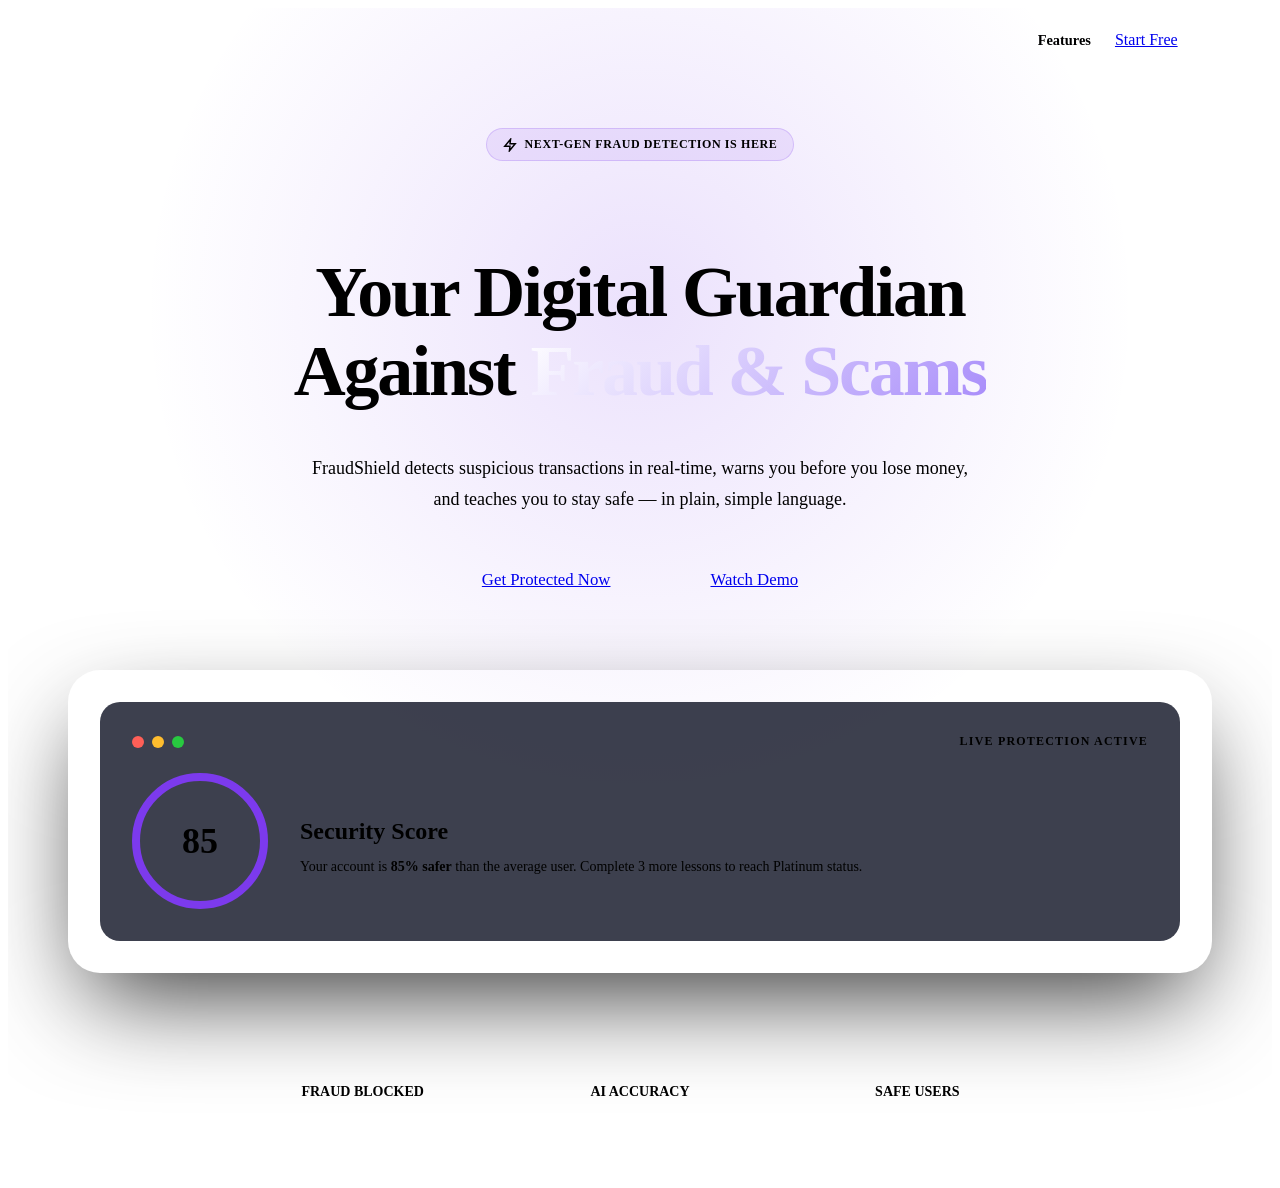
==== index.html @ 2e884aae "login bypass and sign-in button removed" ====
<!DOCTYPE html>
<html lang="en">
<head>
  <meta charset="UTF-8">
  <meta name="viewport" content="width=device-width, initial-scale=1.0">
  <title>FraudShield – Your AI Security Guardian</title>
  <meta name="description" content="AI-powered real-time protection for your digital transactions and identity.">
  <link rel="stylesheet" href="styles/main.css">
  <style>
    /* Splashy Hero Enhancements */
    .hero-section {
      position: relative; padding: 120px 5% 80px;
      min-height: 100vh; display: flex; flex-direction: column; align-items: center; justify-content: center;
      text-align: center; overflow: hidden;
    }
    
    .hero-glow {
      position: absolute; width: 1000px; height: 1000px;
      background: radial-gradient(circle, rgba(124, 58, 237, 0.15) 0%, transparent 70%);
      top: -200px; z-index: -1; animation: drift 20s infinite alternate;
    }
    @keyframes drift { from { transform: translate(-50px, -50px); } to { transform: translate(50px, 50px); } }

    .nav-premium {
      position: fixed; top: 0; left:0; right:0; height: 80px;
      display: flex; align-items: center; justify-content: space-between;
      padding: 0 8%; z-index: 1000; transition: 0.3s;
    }
    .nav-scrolled { background: rgba(5, 8, 18, 0.8); backdrop-filter: blur(20px); border-bottom: 1px solid var(--border); }
    
    .logo-text { font-family: var(--fhead); font-weight: 800; font-size: 1.4rem; letter-spacing: -0.02em; color: #fff; }
    .logo-dot { color: var(--violet); }

    .hero-badge {
      display: inline-flex; align-items: center; gap: 8px;
      padding: 8px 16px; border-radius: 100px;
      background: rgba(124, 58, 237, 0.1); border: 1px solid rgba(124, 58, 237, 0.2);
      font-size: 0.75rem; font-weight: 700; color: var(--violet-lt);
      margin-bottom: 2rem; letter-spacing: 0.05em; text-transform: uppercase;
    }

    .hero-h1 {
      font-family: var(--fhead); font-size: clamp(2.5rem, 8vw, 4.5rem);
      font-weight: 900; line-height: 1.1; margin-bottom: 1.5rem;
      max-width: 900px; letter-spacing: -0.03em;
    }
    .hero-h1 span {
      background: linear-gradient(135deg, #fff 0%, #a78bfa 100%);
      -webkit-background-clip: text; -webkit-text-fill-color: transparent;
    }

    .hero-desc {
      font-size: 1.125rem; color: var(--t2); line-height: 1.7;
      max-width: 680px; margin-bottom: 2.5rem;
    }

    .hero-visual {
      position: relative; margin-top: 4rem; width: 100%; max-width: 1080px;
      padding: 2rem; background: rgba(255,255,255,0.02);
      border-radius: 32px; border: 1px solid var(--border);
      box-shadow: 0 40px 100px -20px rgba(0,0,0,0.8);
      animation: float 6s ease-in-out infinite;
    }
    @keyframes float { 0%, 100% { transform: translateY(0); } 50% { transform: translateY(-20px); } }

    .preview-card {
      background: rgba(13, 17, 34, 0.8); border-radius: 20px;
      padding: 2rem; border: 1px solid var(--border); text-align: left;
    }

    /* Grid of Stats */
    .hero-stats {
      display: grid; grid-template-columns: repeat(3, 1fr); gap: 2rem;
      margin-top: 4rem; width: 100%; max-width: 800px;
    }
    .stat-card { text-align: center; }
    .stat-val { font-family: var(--fhead); font-size: 2.5rem; font-weight: 800; color: #fff; }
    .stat-label { font-size: 0.875rem; color: var(--t3); font-weight: 600; text-transform: uppercase; }

  </style>
</head>
<body>

  <nav class="nav-premium" id="mainNav">
    <div class="logo-text">FraudShield<span class="logo-dot">.</span></div>
    <div style="display:flex; gap:1.5rem; align-items:center">
      <a href="#features" style="color:var(--t2); text-decoration:none; font-size:0.9rem; font-weight:600">Features</a>
      <a href="dashboard.html" class="btn btn-primary">Start Free</a>
    </div>
  </nav>

  <section class="hero-section">
    <div class="hero-glow"></div>
    
    <div class="hero-badge anim-up">
      <svg width="14" height="14" viewBox="0 0 24 24" fill="none" stroke="currentColor" stroke-width="2.5"><polygon points="13,2 3,14 12,14 11,22 21,10 12,10 13,2"/></svg>
      Next-Gen Fraud Detection is Here
    </div>

    <h1 class="hero-h1 anim-up" style="animation-delay: 0.1s">
      Your Digital Guardian<br/>Against <span>Fraud & Scams</span>
    </h1>

    <p class="hero-desc anim-up" style="animation-delay: 0.2s">
      FraudShield detects suspicious transactions in real-time, warns you before you lose money, and teaches you to stay safe — in plain, simple language.
    </p>

    <div class="hero-ctas anim-up" style="animation-delay: 0.3s; display:flex; gap:1.25rem">
      <a href="dashboard.html" class="btn btn-primary" style="padding:16px 40px; font-size:1.05rem">Get Protected Now</a>
      <a href="#how" class="btn btn-secondary" style="padding:16px 40px; font-size:1.05rem">Watch Demo</a>
    </div>

    <div class="hero-visual anim-up" style="animation-delay: 0.4s">
       <div class="preview-card glass">
          <div style="display:flex; justify-content:space-between; align-items:center; margin-bottom:1.5rem">
            <div style="display:flex; gap:8px">
              <span style="width:12px;height:12px;border-radius:50%;background:#ff5f57"></span>
              <span style="width:12px;height:12px;border-radius:50%;background:#ffbd2e"></span>
              <span style="width:12px;height:12px;border-radius:50%;background:#28c940"></span>
            </div>
            <div style="font-size:0.75rem; font-weight:700; color:var(--t3); letter-spacing:0.1em">LIVE PROTECTION ACTIVE</div>
          </div>
          <div style="display:flex; gap:2rem; align-items:center">
             <div style="width:120px; height:120px; border-radius:50%; border:8px solid #7c3aed; display:flex; align-items:center; justify-content:center; flex-shrink:0">
                <span style="font-size:2.25rem; font-family:var(--fhead); font-weight:900">85</span>
             </div>
             <div>
                <h3 style="font-family:var(--fhead); font-size:1.5rem; margin-bottom:0.5rem">Security Score</h3>
                <p style="font-size:0.875rem; color:var(--t3)">Your account is <strong>85% safer</strong> than the average user. Complete 3 more lessons to reach Platinum status.</p>
             </div>
          </div>
       </div>
    </div>

    <div class="hero-stats anim-up" style="animation-delay: 0.5s">
       <div class="stat-card">
          <div class="stat-val">₹2.4Cr</div>
          <div class="stat-label">Fraud Blocked</div>
       </div>
       <div class="stat-card">
          <div class="stat-val">98.2%</div>
          <div class="stat-label">AI Accuracy</div>
       </div>
       <div class="stat-card">
          <div class="stat-val">12k+</div>
          <div class="stat-label">Safe Users</div>
       </div>
    </div>
  </section>

  <script>
    window.addEventListener('scroll', () => {
      const nav = document.getElementById('mainNav');
      if (window.scrollY > 50) nav.classList.add('nav-scrolled');
      else nav.classList.remove('nav-scrolled');
    });
  </script>
</body>
</html>
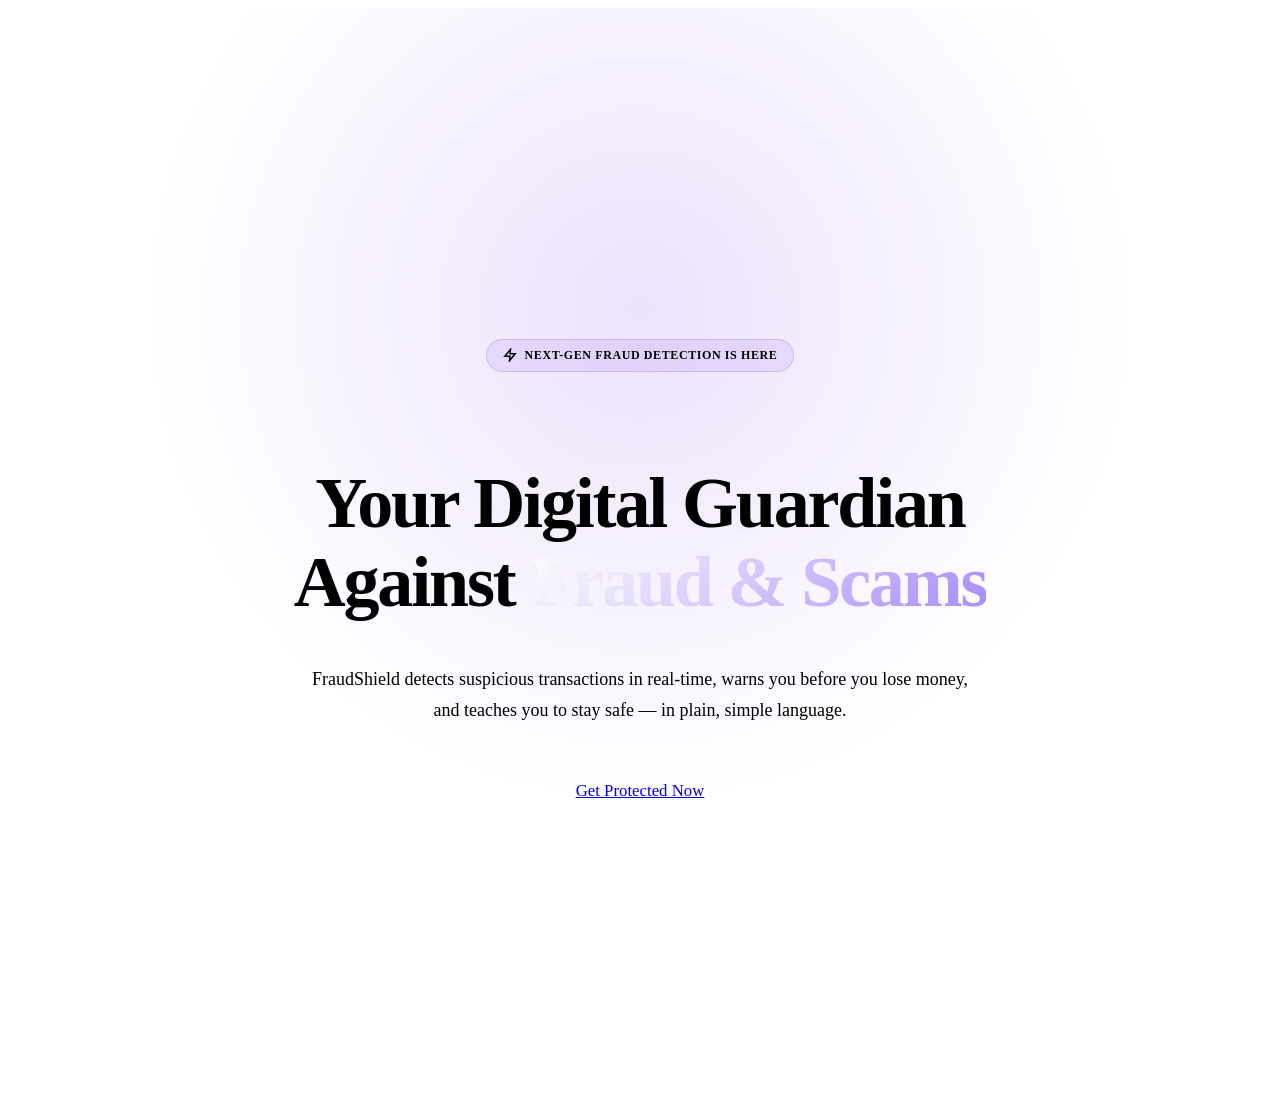
==== commit b3b35f89: "Merge branch 'Athulmr4:main' into main" ====
--- a/index.html
+++ b/index.html
@@ -2,10 +2,11 @@
 <html lang="en">
 <head>
   <meta charset="UTF-8">
-  <meta name="viewport" content="width=device-width, initial-scale=1.0">
+  <meta name="viewport" content="width=device-width, initial-scale=1.0, maximum-scale=1.0, user-scalable=no, viewport-fit=cover">
   <title>FraudShield – Your AI Security Guardian</title>
   <meta name="description" content="AI-powered real-time protection for your digital transactions and identity.">
   <link rel="stylesheet" href="styles/main.css">
+  <link rel="stylesheet" href="styles/mobile.css">
   <style>
     /* Splashy Hero Enhancements */
     .hero-section {
@@ -83,10 +84,6 @@
 
   <nav class="nav-premium" id="mainNav">
     <div class="logo-text">FraudShield<span class="logo-dot">.</span></div>
-    <div style="display:flex; gap:1.5rem; align-items:center">
-      <a href="#features" style="color:var(--t2); text-decoration:none; font-size:0.9rem; font-weight:600">Features</a>
-      <a href="dashboard.html" class="btn btn-primary">Start Free</a>
-    </div>
   </nav>
 
   <section class="hero-section">
@@ -107,44 +104,6 @@
 
     <div class="hero-ctas anim-up" style="animation-delay: 0.3s; display:flex; gap:1.25rem">
       <a href="dashboard.html" class="btn btn-primary" style="padding:16px 40px; font-size:1.05rem">Get Protected Now</a>
-      <a href="#how" class="btn btn-secondary" style="padding:16px 40px; font-size:1.05rem">Watch Demo</a>
-    </div>
-
-    <div class="hero-visual anim-up" style="animation-delay: 0.4s">
-       <div class="preview-card glass">
-          <div style="display:flex; justify-content:space-between; align-items:center; margin-bottom:1.5rem">
-            <div style="display:flex; gap:8px">
-              <span style="width:12px;height:12px;border-radius:50%;background:#ff5f57"></span>
-              <span style="width:12px;height:12px;border-radius:50%;background:#ffbd2e"></span>
-              <span style="width:12px;height:12px;border-radius:50%;background:#28c940"></span>
-            </div>
-            <div style="font-size:0.75rem; font-weight:700; color:var(--t3); letter-spacing:0.1em">LIVE PROTECTION ACTIVE</div>
-          </div>
-          <div style="display:flex; gap:2rem; align-items:center">
-             <div style="width:120px; height:120px; border-radius:50%; border:8px solid #7c3aed; display:flex; align-items:center; justify-content:center; flex-shrink:0">
-                <span style="font-size:2.25rem; font-family:var(--fhead); font-weight:900">85</span>
-             </div>
-             <div>
-                <h3 style="font-family:var(--fhead); font-size:1.5rem; margin-bottom:0.5rem">Security Score</h3>
-                <p style="font-size:0.875rem; color:var(--t3)">Your account is <strong>85% safer</strong> than the average user. Complete 3 more lessons to reach Platinum status.</p>
-             </div>
-          </div>
-       </div>
-    </div>
-
-    <div class="hero-stats anim-up" style="animation-delay: 0.5s">
-       <div class="stat-card">
-          <div class="stat-val">₹2.4Cr</div>
-          <div class="stat-label">Fraud Blocked</div>
-       </div>
-       <div class="stat-card">
-          <div class="stat-val">98.2%</div>
-          <div class="stat-label">AI Accuracy</div>
-       </div>
-       <div class="stat-card">
-          <div class="stat-val">12k+</div>
-          <div class="stat-label">Safe Users</div>
-       </div>
     </div>
   </section>
 
--- a/styles/mobile.css
+++ b/styles/mobile.css
@@ -0,0 +1,737 @@
+/* ====================================================
+   FraudShield – mobile.css
+   Mobile-first responsive overrides for Android/iOS browsers
+   ==================================================== */
+
+/* ---- Prevent zoom on mobile ---- */
+html {
+  -webkit-text-size-adjust: 100%;
+  -ms-text-size-adjust: 100%;
+  touch-action: manipulation;
+}
+
+/* ---- Safe area insets (for notched phones) ---- */
+body {
+  padding-top: env(safe-area-inset-top, 0);
+  padding-bottom: env(safe-area-inset-bottom, 0);
+}
+
+/* ====================================================
+   TABLET BREAKPOINT (max-width: 768px)
+   ==================================================== */
+@media (max-width: 768px) {
+
+  /* ---- Hide sidebar, show bottom nav ---- */
+  .sidebar {
+    position: fixed !important;
+    top: auto !important;
+    bottom: 0 !important;
+    left: 0 !important;
+    right: 0 !important;
+    width: 100% !important;
+    height: auto !important;
+    flex-direction: row !important;
+    border-right: none !important;
+    border-top: 1px solid var(--border) !important;
+    background: rgba(8, 10, 20, 0.95) !important;
+    backdrop-filter: blur(20px) !important;
+    -webkit-backdrop-filter: blur(20px) !important;
+    z-index: 1100 !important;
+    padding: 0 !important;
+    padding-bottom: env(safe-area-inset-bottom, 0) !important;
+  }
+
+  /* Hide sidebar header, footer, section labels */
+  .sidebar-header,
+  .sidebar-footer,
+  .nav-section-label {
+    display: none !important;
+  }
+
+  /* Convert nav to horizontal bottom bar */
+  .sidebar-nav {
+    flex-direction: row !important;
+    padding: 0 !important;
+    gap: 0 !important;
+    width: 100% !important;
+    justify-content: space-around !important;
+    align-items: center !important;
+    overflow-x: auto !important;
+    -webkit-overflow-scrolling: touch;
+  }
+
+  /* Nav items as bottom tabs */
+  .nav-item {
+    flex-direction: column !important;
+    gap: 3px !important;
+    padding: 10px 6px 8px !important;
+    border-radius: 0 !important;
+    font-size: 0.6rem !important;
+    font-weight: 700 !important;
+    text-align: center !important;
+    min-width: 52px !important;
+    white-space: nowrap !important;
+    color: var(--t3) !important;
+  }
+
+  .nav-item.active {
+    color: var(--violet-lt) !important;
+    background: transparent !important;
+  }
+
+  .nav-item .icon {
+    width: 20px !important;
+    height: 20px !important;
+  }
+
+  /* Nav badge (alerts count) */
+  .nav-badge {
+    position: absolute !important;
+    top: 4px !important;
+    right: calc(50% - 18px) !important;
+    margin-left: 0 !important;
+    font-size: 0.55rem !important;
+    padding: 1px 4px !important;
+    min-width: 14px !important;
+    height: 14px !important;
+  }
+
+  .nav-item {
+    position: relative !important;
+  }
+
+  /* ---- Main content: remove sidebar margin ---- */
+  .main-content {
+    margin-left: 0 !important;
+    padding-bottom: 80px !important;
+    /* Space for bottom nav */
+  }
+
+  .app-body {
+    flex-direction: column !important;
+  }
+
+  /* ---- Topbar ---- */
+  .topbar {
+    padding: 0 1rem !important;
+    height: 64px !important;
+  }
+
+  .topbar-title h1 {
+    font-size: 1.05rem !important;
+  }
+
+  .topbar-title span {
+    font-size: 0.68rem !important;
+  }
+
+  .menu-toggle {
+    display: none !important;
+  }
+
+  .live-pill {
+    display: none !important;
+  }
+
+  .topbar-end {
+    gap: 8px !important;
+    display: flex !important;
+    align-items: center !important;
+  }
+
+  /* ---- Page Body ---- */
+  .page-body {
+    padding: 1.25rem !important;
+  }
+
+  /* ---- Safety Score Card ---- */
+  .score-card {
+    flex-direction: column !important;
+    text-align: center !important;
+    padding: 1.5rem !important;
+    gap: 1.5rem !important;
+  }
+
+  .score-number {
+    font-size: 3.2rem !important;
+  }
+
+  .score-max {
+    font-size: 1.2rem !important;
+  }
+
+  .score-tip {
+    max-width: 100% !important;
+  }
+
+  .score-actions {
+    justify-content: center !important;
+  }
+
+  .score-ring-wrap {
+    order: -1 !important;
+  }
+
+  /* ---- Stats Grid ---- */
+  .stats-grid {
+    grid-template-columns: repeat(2, 1fr) !important;
+    gap: 0.75rem !important;
+    margin-top: 1.25rem !important;
+  }
+
+  .stat-card {
+    padding: 1rem !important;
+    overflow: hidden !important;
+  }
+
+  .stat-value {
+    font-size: 1.5rem !important;
+    word-break: break-all !important;
+  }
+
+  .stat-label {
+    font-size: 0.72rem !important;
+  }
+
+  .stat-icon {
+    width: 36px !important;
+    height: 36px !important;
+    border-radius: 10px !important;
+  }
+
+  .chip {
+    font-size: 0.55rem !important;
+    padding: 2px 6px !important;
+  }
+
+  .stat-card-top {
+    margin-bottom: 0.625rem !important;
+  }
+
+
+  /* ---- Quick Actions Grid ---- */
+  .actions-grid {
+    grid-template-columns: repeat(3, 1fr) !important;
+    gap: 0.75rem !important;
+  }
+
+  .action-tile {
+    padding: 1rem 0.5rem !important;
+    font-size: 0.72rem !important;
+    gap: 6px !important;
+  }
+
+  .action-tile-icon {
+    width: 36px !important;
+    height: 36px !important;
+    border-radius: 10px !important;
+  }
+
+  .action-tile-icon svg {
+    width: 18px !important;
+    height: 18px !important;
+  }
+
+  /* ---- Two Column Layouts ---- */
+  .two-col,
+  .two-col-asym {
+    grid-template-columns: 1fr !important;
+    gap: 1rem !important;
+  }
+
+  /* ---- Glass Cards ---- */
+  .glass-card {
+    border-radius: 18px !important;
+    padding: 1.25rem !important;
+  }
+
+  .col-card {
+    padding: 1.25rem !important;
+  }
+
+  .section-head h2 {
+    font-size: 0.95rem !important;
+  }
+
+  /* ---- Transaction Rows ---- */
+  .txn-row {
+    padding: 0.875rem 1rem !important;
+    gap: 12px !important;
+    border-radius: 16px !important;
+    margin-bottom: 8px !important;
+  }
+
+  .txn-avatar {
+    width: 40px !important;
+    height: 40px !important;
+    border-radius: 12px !important;
+    font-size: 0.75rem !important;
+  }
+
+  .txn-name {
+    font-size: 0.85rem !important;
+  }
+
+  .txn-sub {
+    font-size: 0.65rem !important;
+  }
+
+  .txn-amount {
+    font-size: 0.9rem !important;
+  }
+
+  .txn-badge {
+    font-size: 0.55rem !important;
+    padding: 2px 7px !important;
+  }
+
+  /* ---- Alert Rows ---- */
+  .alert-row {
+    padding: 10px 12px !important;
+    gap: 10px !important;
+    border-radius: 14px !important;
+  }
+
+  .alert-row-icon {
+    width: 34px !important;
+    height: 34px !important;
+  }
+
+  .alert-row-title {
+    font-size: 0.82rem !important;
+  }
+
+  .alert-row-desc {
+    font-size: 0.68rem !important;
+  }
+
+  /* ---- Radar Grid ---- */
+  .radar-grid {
+    gap: 0.75rem !important;
+  }
+
+  /* ---- Notification Drawer ---- */
+  .notif-drawer {
+    width: 100% !important;
+    right: -100% !important;
+  }
+
+  .notif-drawer.open {
+    transform: translateX(-100%) !important;
+  }
+
+  /* ---- Modal System ---- */
+  .modal-overlay {
+    left: 0 !important;
+    padding: 1rem !important;
+    align-items: flex-end !important;
+  }
+
+  .modal-box {
+    border-radius: 24px 24px 0 0 !important;
+    max-height: 90vh !important;
+    overflow-y: auto !important;
+  }
+
+  .success-modal-box {
+    padding: 2rem 1.5rem !important;
+  }
+
+  /* ---- Transaction Page Layout ---- */
+  .txn-layout {
+    grid-template-columns: 1fr !important;
+    gap: 1rem !important;
+  }
+
+  .txn-main-card {
+    padding: 1.25rem !important;
+  }
+
+  .form-input {
+    padding: 14px 16px !important;
+    font-size: 16px !important;
+    /* Prevents iOS zoom on focus */
+  }
+
+  /* ---- URL Checker ---- */
+  .url-input-wrap {
+    flex-direction: column !important;
+  }
+
+  .url-scan-card {
+    padding: 1.25rem !important;
+  }
+
+  .check-grid {
+    grid-template-columns: repeat(2, 1fr) !important;
+    gap: 0.5rem !important;
+  }
+
+  .result-verdict-row {
+    flex-wrap: wrap !important;
+    gap: 10px !important;
+  }
+
+  .verdict-url {
+    max-width: 240px !important;
+  }
+
+  /* ---- Report Page ---- */
+  .report-columns {
+    grid-template-columns: 1fr !important;
+    gap: 1rem !important;
+  }
+
+  .fraud-type-grid {
+    grid-template-columns: repeat(2, 1fr) !important;
+    gap: 0.625rem !important;
+  }
+
+  .emergency-bar {
+    flex-direction: column !important;
+    text-align: center !important;
+    gap: 0.75rem !important;
+    padding: 1rem !important;
+  }
+
+  .emergency-bar-left {
+    flex-direction: column !important;
+    align-items: center !important;
+  }
+
+  .step-indicator {
+    overflow-x: auto !important;
+    padding-bottom: 0.5rem !important;
+  }
+
+  /* ---- Alerts Page ---- */
+  .alerts-summary-bar {
+    grid-template-columns: repeat(2, 1fr) !important;
+    gap: 0.75rem !important;
+  }
+
+  .summary-tile {
+    padding: 1rem !important;
+  }
+
+  .stile-count {
+    font-size: 1.5rem !important;
+  }
+
+  .filter-tabs {
+    overflow-x: auto !important;
+    flex-wrap: nowrap !important;
+    padding-bottom: 0.5rem !important;
+    -webkit-overflow-scrolling: touch;
+  }
+
+  .filter-tab {
+    white-space: nowrap !important;
+    flex-shrink: 0 !important;
+  }
+
+  .full-alert-card {
+    padding: 1rem 1.25rem !important;
+  }
+
+  .alert-card-actions {
+    flex-wrap: wrap !important;
+  }
+
+  /* ---- Learn Page ---- */
+  .lessons-grid {
+    grid-template-columns: 1fr !important;
+    gap: 1rem !important;
+  }
+
+  .journey-card {
+    padding: 1.25rem !important;
+  }
+
+  .journey-meta {
+    gap: 1rem !important;
+    flex-wrap: wrap !important;
+    justify-content: center !important;
+  }
+
+  .j-stat-val {
+    font-size: 1.5rem !important;
+  }
+
+  .mod-tabs {
+    overflow-x: auto !important;
+    flex-wrap: nowrap !important;
+    padding-bottom: 0.5rem !important;
+    -webkit-overflow-scrolling: touch;
+  }
+
+  .mod-tab {
+    white-space: nowrap !important;
+    flex-shrink: 0 !important;
+  }
+
+  .lesson-modal-wrap {
+    padding: 1.25rem !important;
+    max-height: 80vh !important;
+  }
+
+  /* ---- ML Intelligence section ---- */
+  .glass-card .glass-card {
+    padding: 1.25rem !important;
+  }
+
+  /* ---- Pattern grid ---- */
+  .pattern-grid {
+    grid-template-columns: 1fr !important;
+  }
+
+  /* ---- Flag cards ---- */
+  .flag-cards {
+    grid-template-columns: 1fr !important;
+  }
+
+  /* ---- Buttons ---- */
+  .btn {
+    padding: 12px 20px !important;
+    font-size: 0.88rem !important;
+  }
+
+  .btn-sm {
+    padding: 8px 14px !important;
+    font-size: 0.76rem !important;
+  }
+
+  /* ---- Recent checks ---- */
+  .recent-item {
+    padding: 10px 8px !important;
+  }
+
+  .ri-url {
+    max-width: 120px !important;
+  }
+
+  .ri-time {
+    display: none !important;
+  }
+
+  /* ---- Upload zone ---- */
+  .upload-zone {
+    padding: 1.5rem !important;
+  }
+
+  /* ---- Helpline items ---- */
+  .helpline-item {
+    flex-wrap: wrap !important;
+    gap: 8px !important;
+  }
+
+  /* ---- Threat strips ---- */
+  .threat-strips {
+    grid-template-columns: 1fr !important;
+  }
+
+  /* ---- Notif items ---- */
+  .notif-item {
+    padding: 12px !important;
+  }
+}
+
+/* ====================================================
+   SMALL PHONE BREAKPOINT (max-width: 400px)
+   ==================================================== */
+@media (max-width: 400px) {
+
+  .stats-grid {
+    grid-template-columns: 1fr !important;
+  }
+
+  .actions-grid {
+    grid-template-columns: repeat(2, 1fr) !important;
+  }
+
+  .score-number {
+    font-size: 2.6rem !important;
+  }
+
+  .ring-svg {
+    width: 110px !important;
+    height: 110px !important;
+  }
+
+  .hero-h1 {
+    font-size: 1.8rem !important;
+  }
+
+  .hero-desc {
+    font-size: 0.9rem !important;
+  }
+
+  .hero-stats {
+    flex-direction: column !important;
+    gap: 0.75rem !important;
+  }
+
+  .stat-val {
+    font-size: 1.8rem !important;
+  }
+
+  .check-grid {
+    grid-template-columns: 1fr !important;
+  }
+
+  .fraud-type-grid {
+    grid-template-columns: 1fr !important;
+  }
+
+  .alerts-summary-bar {
+    grid-template-columns: 1fr !important;
+  }
+
+  .nav-item {
+    font-size: 0.55rem !important;
+    min-width: 44px !important;
+    padding: 8px 4px 6px !important;
+  }
+}
+
+/* ====================================================
+   LANDING PAGE MOBILE (index.html)
+   ==================================================== */
+@media (max-width: 768px) {
+  .nav-premium {
+    padding: 0 5% !important;
+    height: 60px !important;
+  }
+
+  .logo-text {
+    font-size: 1.1rem !important;
+  }
+
+  .hero-section {
+    padding: 100px 5% 60px !important;
+    min-height: auto !important;
+  }
+
+  .hero-h1 {
+    font-size: clamp(2rem, 7vw, 2.8rem) !important;
+  }
+
+  .hero-desc {
+    font-size: 1rem !important;
+  }
+
+  .hero-ctas {
+    flex-direction: column !important;
+    align-items: stretch !important;
+  }
+
+  .hero-ctas .btn {
+    text-align: center !important;
+    padding: 14px 24px !important;
+  }
+
+  .hero-visual {
+    margin-top: 2.5rem !important;
+    padding: 1.25rem !important;
+    border-radius: 24px !important;
+  }
+
+  .hero-stats {
+    grid-template-columns: 1fr !important;
+    gap: 1rem !important;
+    text-align: center !important;
+  }
+
+  .stat-card {
+    text-align: center !important;
+  }
+
+  .preview-card {
+    padding: 1.25rem !important;
+    border-radius: 16px !important;
+  }
+}
+
+/* ====================================================
+   TOUCH OPTIMIZATIONS
+   ==================================================== */
+@media (hover: none) and (pointer: coarse) {
+
+  /* Remove hover effects on touch devices */
+  .txn-row:hover,
+  .action-tile:hover,
+  .nav-item:hover,
+  .lesson-card:hover,
+  .feature-card:hover,
+  .threat-card:hover,
+  .full-alert-card:hover {
+    transform: none !important;
+  }
+
+  /* Add active states instead */
+  .txn-row:active {
+    background: rgba(255, 255, 255, 0.06) !important;
+    transform: scale(0.98) !important;
+  }
+
+  .action-tile:active {
+    background: rgba(255, 255, 255, 0.06) !important;
+    transform: scale(0.96) !important;
+  }
+
+  .nav-item:active {
+    opacity: 0.7 !important;
+  }
+
+  .btn:active {
+    transform: scale(0.97) !important;
+  }
+
+  .lesson-card:active {
+    transform: scale(0.98) !important;
+  }
+
+  .full-alert-card:active {
+    background: rgba(255, 255, 255, 0.04) !important;
+  }
+
+  /* Ensure minimum touch target size */
+  .icon-btn {
+    min-width: 44px !important;
+    min-height: 44px !important;
+  }
+
+  .filter-tab,
+  .mod-tab {
+    min-height: 40px !important;
+    padding: 8px 16px !important;
+  }
+
+  /* Prevent text selection on interactive elements */
+  .btn,
+  .action-tile,
+  .nav-item,
+  .filter-tab,
+  .mod-tab,
+  .quiz-opt,
+  .fraud-type-card {
+    -webkit-user-select: none;
+    user-select: none;
+    -webkit-tap-highlight-color: transparent;
+  }
+
+  /* Smooth scrolling */
+  .sidebar-nav,
+  .filter-tabs,
+  .mod-tabs {
+    scroll-behavior: smooth;
+    scrollbar-width: none;
+    -ms-overflow-style: none;
+  }
+
+  .sidebar-nav::-webkit-scrollbar,
+  .filter-tabs::-webkit-scrollbar,
+  .mod-tabs::-webkit-scrollbar {
+    display: none;
+  }
+}
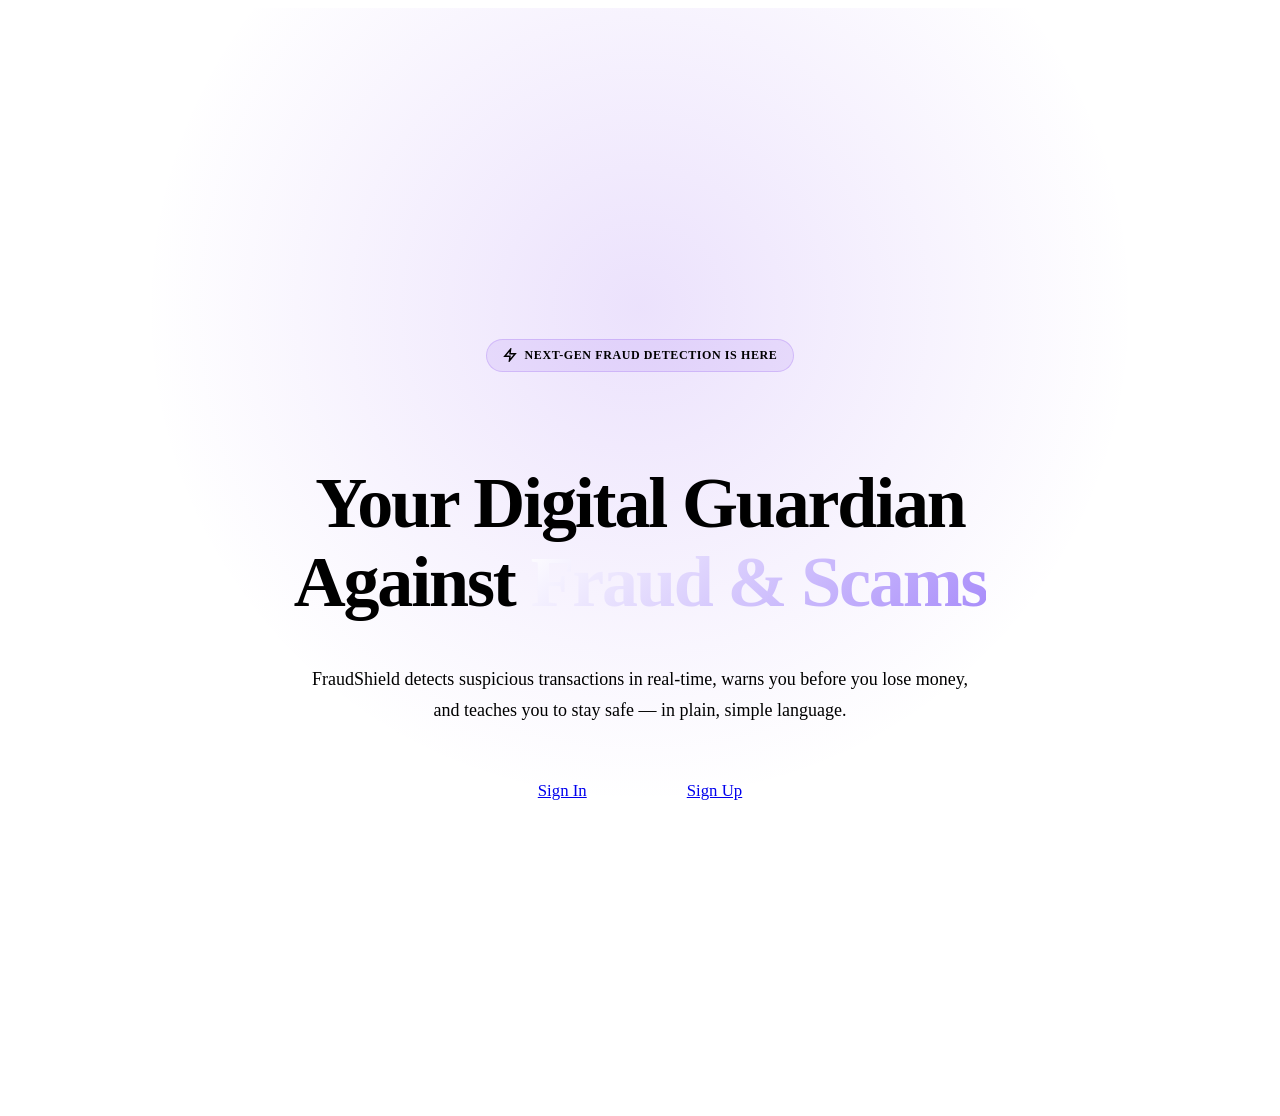
==== commit 044efcac: "added login system" ====
--- a/index.html
+++ b/index.html
@@ -103,7 +103,8 @@
     </p>
 
     <div class="hero-ctas anim-up" style="animation-delay: 0.3s; display:flex; gap:1.25rem">
-      <a href="dashboard.html" class="btn btn-primary" style="padding:16px 40px; font-size:1.05rem">Get Protected Now</a>
+      <a href="login.html?mode=signin" class="btn btn-primary" style="padding:16px 40px; font-size:1.05rem">Sign In</a>
+      <a href="login.html?mode=signup" class="btn btn-secondary" style="padding:16px 40px; font-size:1.05rem">Sign Up</a>
     </div>
   </section>
 
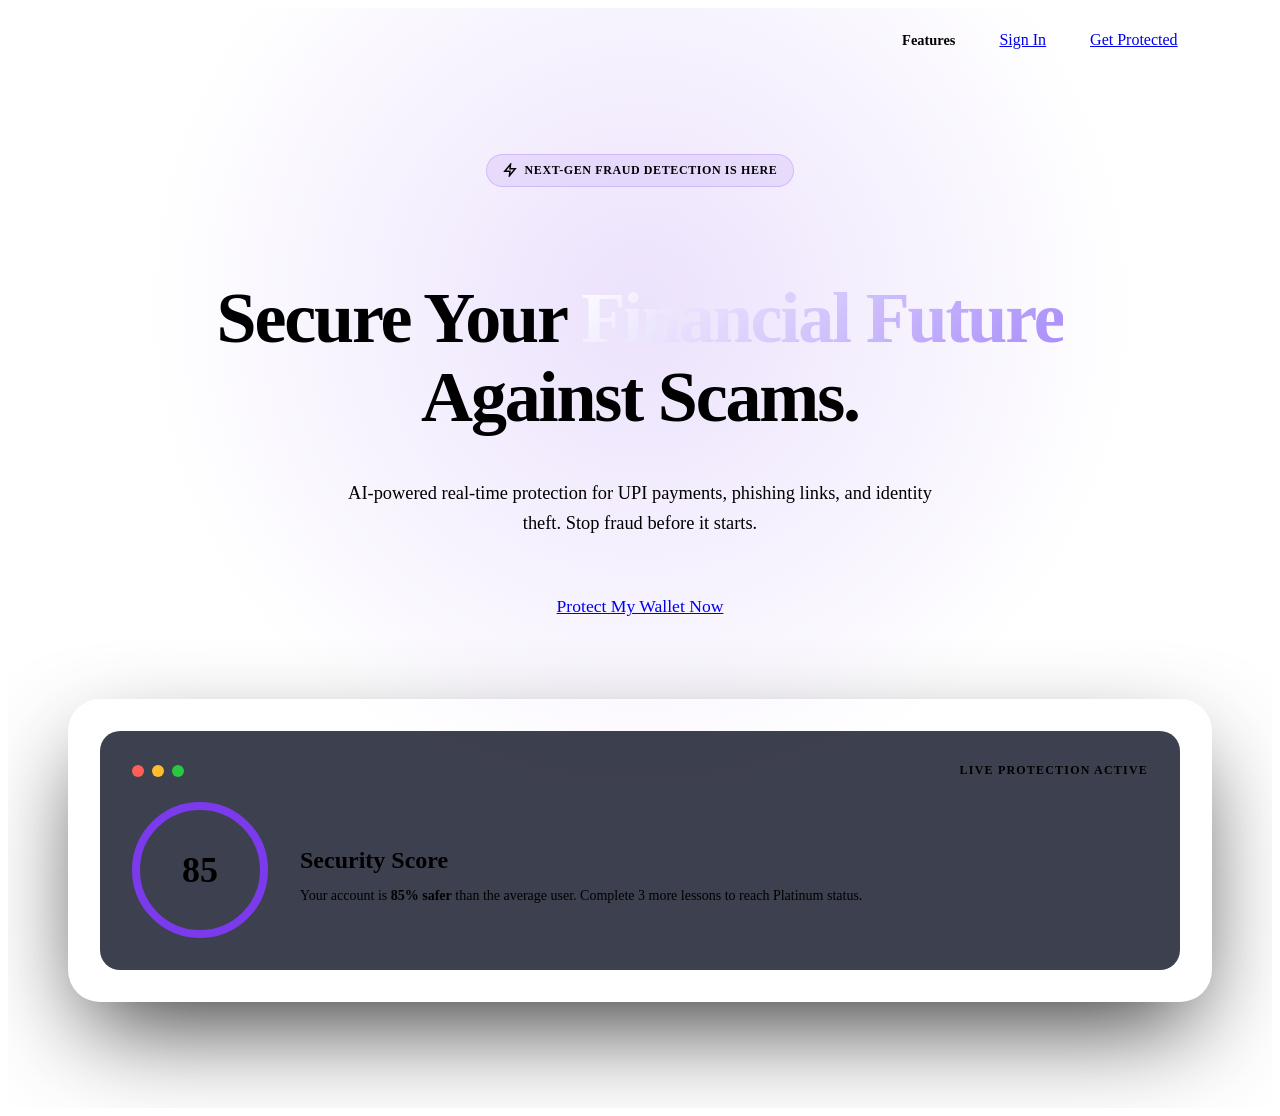
==== commit cde86d9d: "feat: FastAPI backend, live dashboard, threat tracking & UPI payment AI model - Replaced Flask with " ====
--- a/index.html
+++ b/index.html
@@ -84,6 +84,11 @@
 
   <nav class="nav-premium" id="mainNav">
     <div class="logo-text">FraudShield<span class="logo-dot">.</span></div>
+    <div style="display:flex; gap:1.5rem; align-items:center">
+      <a href="#features" style="color:var(--t2); text-decoration:none; font-size:0.9rem; font-weight:600">Features</a>
+      <a href="login.html" class="btn btn-ghost" style="padding: 10px 20px">Sign In</a>
+      <a href="login.html" class="btn btn-primary">Get Protected</a>
+    </div>
   </nav>
 
   <section class="hero-section">
@@ -95,16 +100,37 @@
     </div>
 
     <h1 class="hero-h1 anim-up" style="animation-delay: 0.1s">
-      Your Digital Guardian<br/>Against <span>Fraud & Scams</span>
+      Secure Your <span>Financial Future</span> Against Scams.
     </h1>
-
-    <p class="hero-desc anim-up" style="animation-delay: 0.2s">
-      FraudShield detects suspicious transactions in real-time, warns you before you lose money, and teaches you to stay safe — in plain, simple language.
+    
+    <p style="color:var(--t3); font-size:1.15rem; max-width:600px; line-height:1.6; margin-bottom: 2.5rem" class="anim-up" style="animation-delay: 0.2s">
+      AI-powered real-time protection for UPI payments, phishing links, and identity theft. Stop fraud before it starts.
     </p>
 
-    <div class="hero-ctas anim-up" style="animation-delay: 0.3s; display:flex; gap:1.25rem">
-      <a href="login.html?mode=signin" class="btn btn-primary" style="padding:16px 40px; font-size:1.05rem">Sign In</a>
-      <a href="login.html?mode=signup" class="btn btn-secondary" style="padding:16px 40px; font-size:1.05rem">Sign Up</a>
+    <div style="display:flex; gap:1rem" class="anim-up" style="animation-delay: 0.3s">
+      <a href="login.html" class="btn btn-primary" style="padding:18px 36px; font-size:1.1rem">Protect My Wallet Now</a>
+    </div>
+
+    <div class="hero-visual anim-up" style="animation-delay: 0.4s">
+       <div class="preview-card glass">
+          <div style="display:flex; justify-content:space-between; align-items:center; margin-bottom:1.5rem">
+            <div style="display:flex; gap:8px">
+              <span style="width:12px;height:12px;border-radius:50%;background:#ff5f57"></span>
+              <span style="width:12px;height:12px;border-radius:50%;background:#ffbd2e"></span>
+              <span style="width:12px;height:12px;border-radius:50%;background:#28c940"></span>
+            </div>
+            <div style="font-size:0.75rem; font-weight:700; color:var(--t3); letter-spacing:0.1em">LIVE PROTECTION ACTIVE</div>
+          </div>
+          <div style="display:flex; gap:2rem; align-items:center">
+             <div style="width:120px; height:120px; border-radius:50%; border:8px solid #7c3aed; display:flex; align-items:center; justify-content:center; flex-shrink:0">
+                <span style="font-size:2.25rem; font-family:var(--fhead); font-weight:900">85</span>
+             </div>
+             <div>
+                <h3 style="font-family:var(--fhead); font-size:1.5rem; margin-bottom:0.5rem">Security Score</h3>
+                <p style="font-size:0.875rem; color:var(--t3)">Your account is <strong>85% safer</strong> than the average user. Complete 3 more lessons to reach Platinum status.</p>
+             </div>
+          </div>
+       </div>
     </div>
   </section>
 
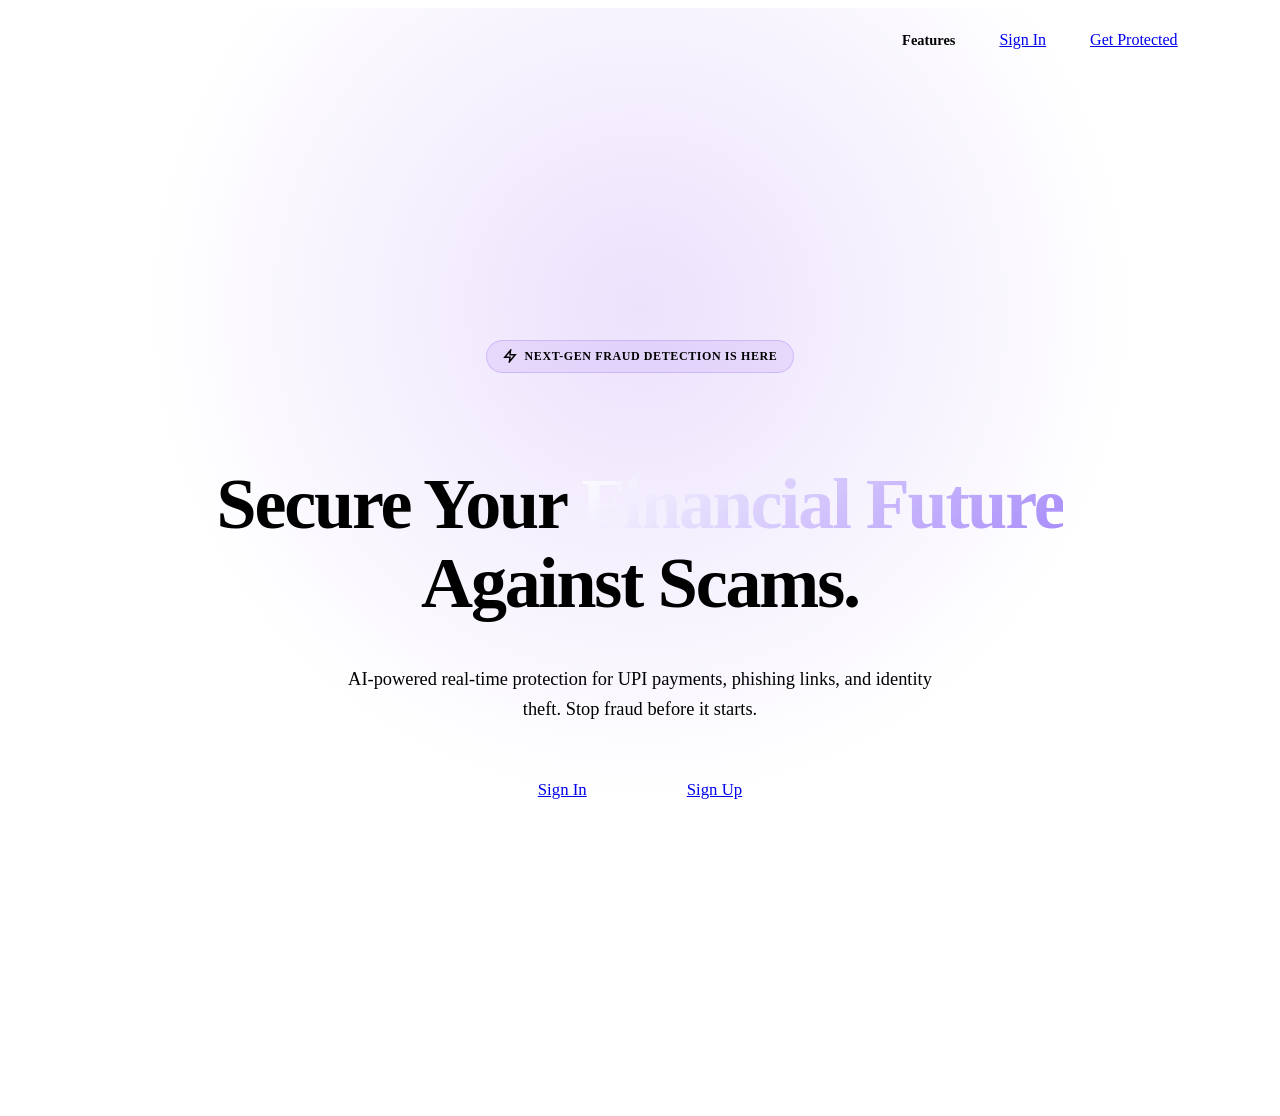
==== commit c9e1eacf: "Merge pull request #9 from Dhanushkumar4-ai/main feat: FastAPI backend, live dashboard, threat track" ====
--- a/index.html
+++ b/index.html
@@ -107,30 +107,9 @@
       AI-powered real-time protection for UPI payments, phishing links, and identity theft. Stop fraud before it starts.
     </p>
 
-    <div style="display:flex; gap:1rem" class="anim-up" style="animation-delay: 0.3s">
-      <a href="login.html" class="btn btn-primary" style="padding:18px 36px; font-size:1.1rem">Protect My Wallet Now</a>
-    </div>
-
-    <div class="hero-visual anim-up" style="animation-delay: 0.4s">
-       <div class="preview-card glass">
-          <div style="display:flex; justify-content:space-between; align-items:center; margin-bottom:1.5rem">
-            <div style="display:flex; gap:8px">
-              <span style="width:12px;height:12px;border-radius:50%;background:#ff5f57"></span>
-              <span style="width:12px;height:12px;border-radius:50%;background:#ffbd2e"></span>
-              <span style="width:12px;height:12px;border-radius:50%;background:#28c940"></span>
-            </div>
-            <div style="font-size:0.75rem; font-weight:700; color:var(--t3); letter-spacing:0.1em">LIVE PROTECTION ACTIVE</div>
-          </div>
-          <div style="display:flex; gap:2rem; align-items:center">
-             <div style="width:120px; height:120px; border-radius:50%; border:8px solid #7c3aed; display:flex; align-items:center; justify-content:center; flex-shrink:0">
-                <span style="font-size:2.25rem; font-family:var(--fhead); font-weight:900">85</span>
-             </div>
-             <div>
-                <h3 style="font-family:var(--fhead); font-size:1.5rem; margin-bottom:0.5rem">Security Score</h3>
-                <p style="font-size:0.875rem; color:var(--t3)">Your account is <strong>85% safer</strong> than the average user. Complete 3 more lessons to reach Platinum status.</p>
-             </div>
-          </div>
-       </div>
+    <div class="hero-ctas anim-up" style="animation-delay: 0.3s; display:flex; gap:1.25rem">
+      <a href="login.html?mode=signin" class="btn btn-primary" style="padding:16px 40px; font-size:1.05rem">Sign In</a>
+      <a href="login.html?mode=signup" class="btn btn-secondary" style="padding:16px 40px; font-size:1.05rem">Sign Up</a>
     </div>
   </section>
 
